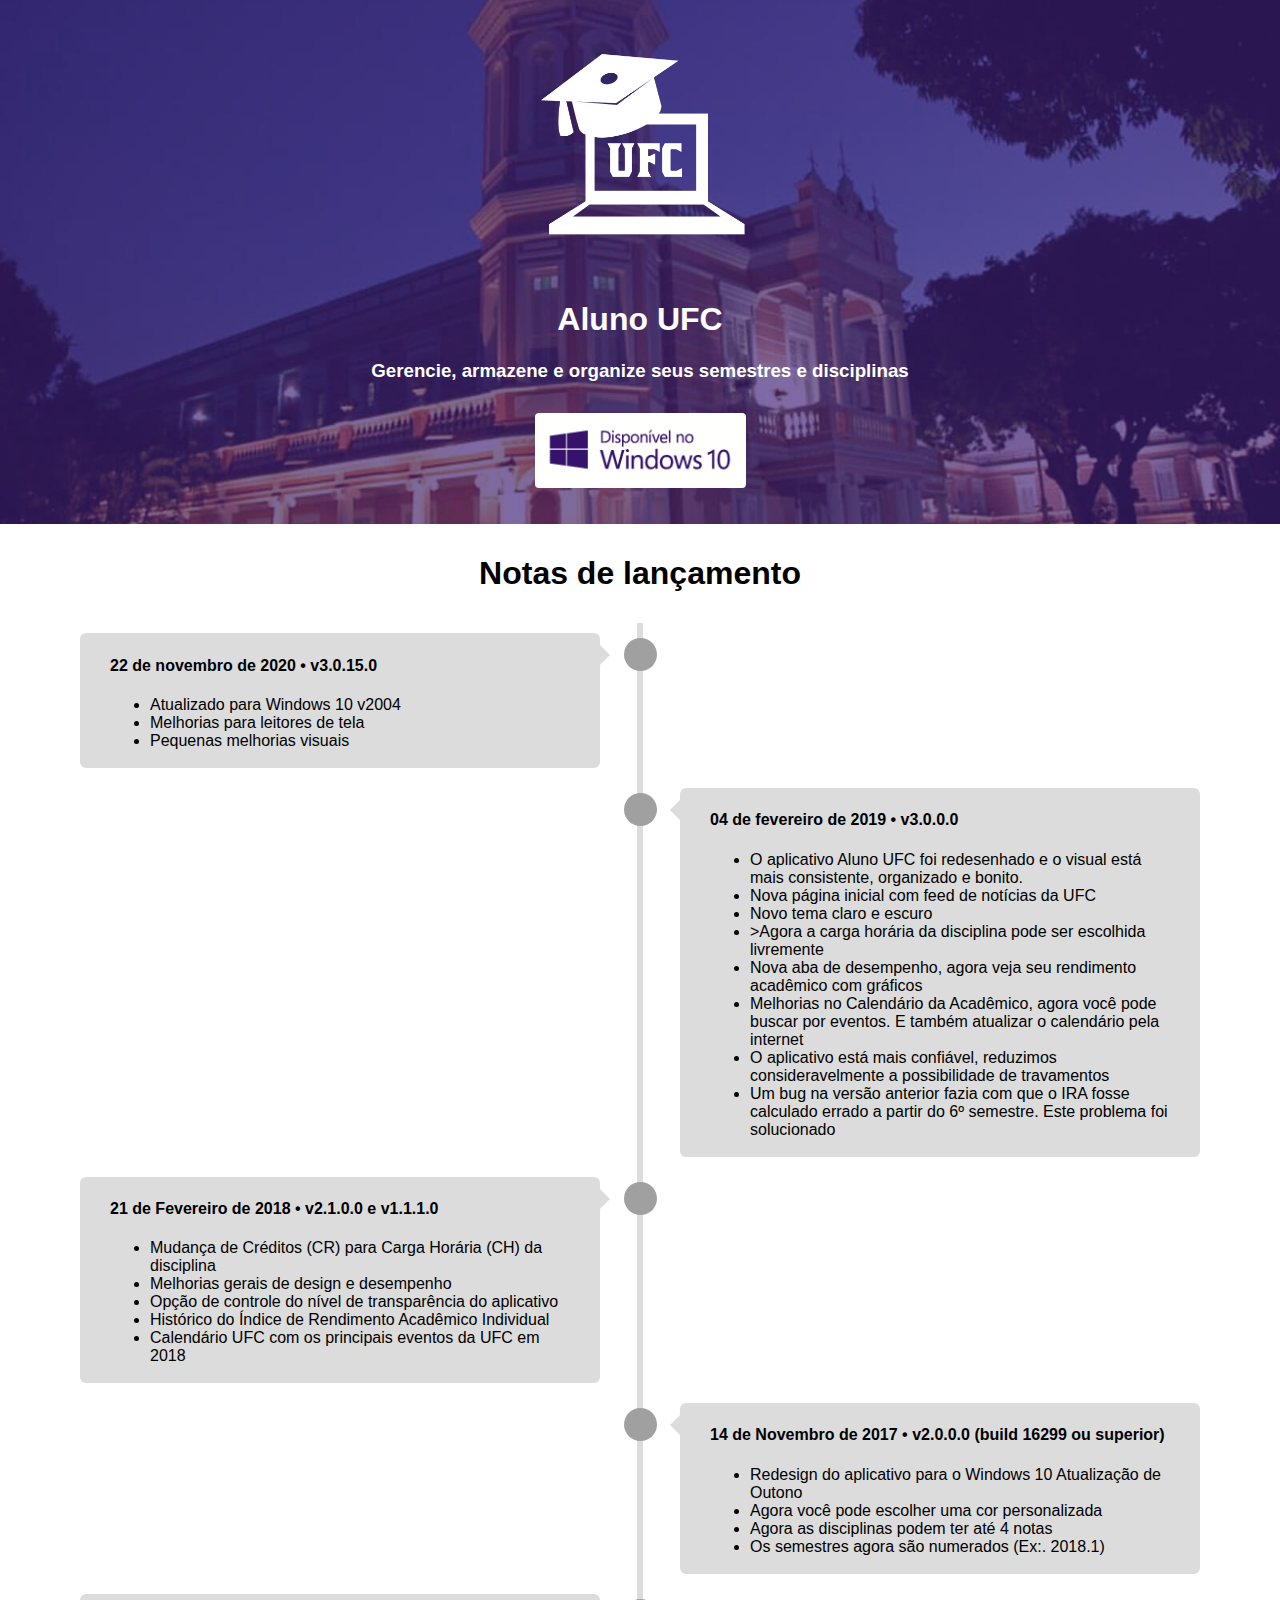
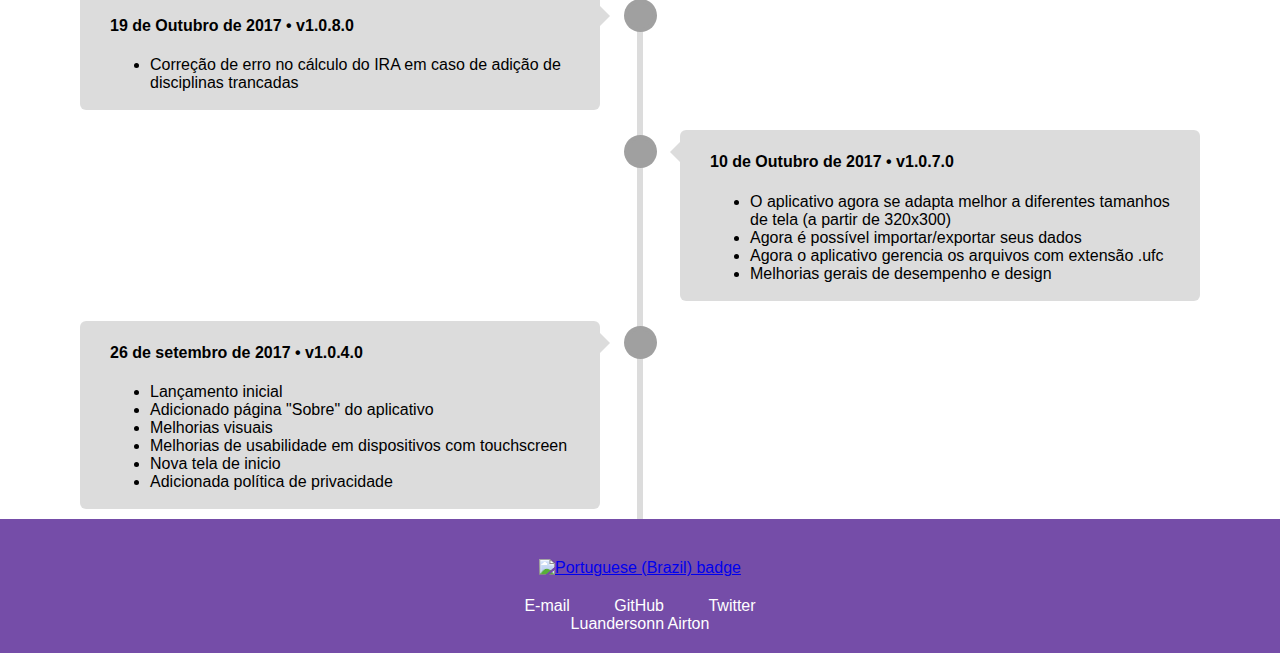
==== historico/index.html @ 4f0393e3 "Added: privacy and release notes page" ====
<!DOCTYPE html>
<html lang="pt">

<head>
    <meta charset="UTF-8" />
    <title>Aluno UFC - Notas de lançamento</title>
    <meta name="description" content="Notas de lançamento do Aluno UFC">
    <meta name="author" content="Luandersonn Airton">
    <meta name="keywords" content="Luandersonn, Calculadora de IRA, IRA UFC, Calcular IRA, Indice de Rendimento Academico, Rendimento Academico, UFC, Universidade Federal do Ceará, Aluno UFC">
    <meta name="viewport" content="width=device-width, initial-scale=1.0">

    <meta name="twitter:card" content="summary_large_image">
    <meta name="twitter:site" content="luandersonn">
    <meta name="twitter:creator" content="luandersonn">
    <meta name="twitter:title" content="Aluno UFC - Notas de lançamento">
    <meta name="twitter:description" content="Notas de lançamento do Aluno UFC">
    <meta name="twitter:image" content="http://alunoufc.luandersonn.com/images/aluno-ufc-light.png">
    <meta property="og:url" content="https://alunoufc.luandersonn.com/historico" />
    <meta property="og:title" content="Aluno UFC - Notas de lançamento" />
    <meta property="og:description" content="Gerencie seus semestres e disciplinas, calcule seu IRA (Índice de Redimento Acadêmico) Individual em tempo real. Baixe agora o Aluno UFC para Windows 10" />
    <meta property="og:image" content="http://alunoufc.luandersonn.com/images/aluno-ufc-light.png" />

    <link rel="stylesheet" href="../css/style.css" />
    <link rel="stylesheet" href="../css/historico_style.css" />
    <link id='favicon' rel="icon" type="image/png" href="../images/app-logo-light.png" />
    <link rel="canonical" href="https://alunoufc.luandersonn.com/historico">
    <script defer src="../js/main.js"></script>
</head>

<body>
    <div class="container_1 app_header">
        <img src="../images/app-logo-dark.png" width="256" height="256" alt="app logotipo" loading="lazy" />
        <h1>Aluno UFC</h1>
        <h3>Gerencie, armazene e organize seus semestres e disciplinas </h3>
        <a class="download_button" target="_blank" href="https://www.microsoft.com/store/apps/9pms8s1sl4m2">
            <img src="../images/available-on-windows10.png" width="864" height="312" alt="Disponivel para Windows 10" loading="lazy" />
        </a>
    </div>
    <h1 style="padding:10px;text-align: center;">Notas de lançamento</h1>

    <div class="timeline">
        <div class="container left">
            <div class="content">
                <h4>22 de novembro de 2020 • v3.0.15.0</h4>
                <ul>
                    <li>Atualizado para Windows 10 v2004</li>
                    <li>Melhorias para leitores de tela</li>
                    <li>Pequenas melhorias visuais</li>
                </ul>
            </div>
        </div>

        <div class="container right">
            <div class="content">
                <h4>04 de fevereiro de 2019 • v3.0.0.0</h4>
                <ul>
                    <li>O aplicativo Aluno UFC foi redesenhado e o visual está mais consistente, organizado e bonito.</li>
                    <li>Nova página inicial com feed de notícias da UFC</li>
                    <li>Novo tema claro e escuro</li>
                    <li>>Agora a carga horária da disciplina pode ser escolhida livremente</li>
                    <li>Nova aba de desempenho, agora veja seu rendimento acadêmico com gráficos</li>
                    <li>Melhorias no Calendário da Acadêmico, agora você pode buscar por eventos. E também atualizar o calendário pela internet</li>
                    <li>O aplicativo está mais confiável, reduzimos consideravelmente a possibilidade de travamentos</li>
                    <li>Um bug na versão anterior fazia com que o IRA fosse calculado errado a partir do 6º semestre. Este problema foi solucionado</li>
                </ul>
            </div>
        </div>

        <div class="container left">
            <div class="content">
                <h4>21 de Fevereiro de 2018 • v2.1.0.0 e v1.1.1.0</h4>
                <ul>
                    <li>Mudança de Créditos (CR) para Carga Horária (CH) da disciplina</li>
                    <li>Melhorias gerais de design e desempenho</li>
                    <li>Opção de controle do nível de transparência do aplicativo</li>
                    <li>Histórico do Índice de Rendimento Acadêmico Individual</li>
                    <li>Calendário UFC com os principais eventos da UFC em 2018</li>
                </ul>
            </div>
        </div>

        <div class="container right">
            <div class="content">
                <h4>14 de Novembro de 2017 • v2.0.0.0 (build 16299 ou superior)</h4>
                <ul>
                    <li>Redesign do aplicativo para o Windows 10 Atualização de Outono</li>
                    <li>Agora você pode escolher uma cor personalizada</li>
                    <li>Agora as disciplinas podem ter até 4 notas</li>
                    <li>Os semestres agora são numerados (Ex:. 2018.1)</li>
                </ul>
            </div>
        </div>

        <div class="container left">
            <div class="content">
                <h4>19 de Outubro de 2017 • v1.0.8.0</h4>
                <ul>
                    <li>Correção de erro no cálculo do IRA em caso de adição de disciplinas trancadas</li>
                </ul>
            </div>
        </div>

        <div class="container right">
            <div class="content">
                <h4>10 de Outubro de 2017 • v1.0.7.0</h4>
                <ul>
                    <li>O aplicativo agora se adapta melhor a diferentes tamanhos de tela (a partir de 320x300)</li>
                    <li>Agora é possível importar/exportar seus dados</li>
                    <li>Agora o aplicativo gerencia os arquivos com extensão .ufc</li>
                    <li>Melhorias gerais de desempenho e design</li>
                </ul>
            </div>
        </div>

        <div class="container left">
            <div class="content">
                <h4>26 de setembro de 2017 • v1.0.4.0</h4>
                <ul>
                    <li>Lançamento inicial</li>
                    <li>Adicionado página "Sobre" do aplicativo</li>
                    <li>Melhorias visuais</li>
                    <li>Melhorias de usabilidade em dispositivos com touchscreen</li>
                    <li>Nova tela de inicio</li>
                    <li>Adicionada política de privacidade</li>
                </ul>
            </div>
        </div>

    </div>

    <footer class="container_1">
        <div>
            <a href="https://www.microsoft.com/store/apps/9pms8s1sl4m2?cid=storebadge&ocid=badge" target="_blank">
                <img src='https://developer.microsoft.com/store/badges/images/Portuguese-Brazilian_get-it-from-MS.png' alt='Portuguese (Brazil) badge' style='width: 284px; height: 104px;margin: 20px 0px;' />
            </a>
        </div>

        <div id="footer_info">
            <a href="mailto:luanairtonss@gmail.com" target="_blank">E-mail</a>
            <a href="https://github.com/luandersonn/" target="_blank">GitHub</a>
            <a href="https://twitter.com/luandersonn/" target="_blank">Twitter</a>
        </div>
        <a id="luandersonn_site_link" href="https://luandersonn.com ">Luandersonn Airton</a>
    </footer>
</body>

</html>
---- css/style.css ----
::-webkit-scrollbar {
    width: 8px;
    height: 8px;
}

 ::-webkit-scrollbar-track {
    opacity: 0;
}

::-webkit-scrollbar-thumb {
    border-radius: 4px;
    background: rgba(127, 127, 127, 0.6);
}

::-webkit-scrollbar-thumb:horizontal:hover {
    background-color: rgb(110, 110, 110);
}

::-webkit-scrollbar-thumb:vertical:hover {
    background-color: rgb(110, 110, 110);
}

 ::-webkit-scrollbar-thumb:vertical:active {
    background: rgba(95, 91, 91, 1);
}

 ::-webkit-scrollbar-corner {
    background: none;
}

html {
    font-family: 'Segoe UI', Tahoma, Geneva, Verdana, sans-serif;
    -ms-text-size-adjust: 100%;
    -webkit-text-size-adjust: 100%;
    scroll-behavior: smooth;
}

body {
    margin: 0;
    padding: 0;
    color: black;
    background-color: white;
}

.container_1 {
    background-color: rgb(117, 77, 168);
    color: white;
    text-align: center;
    padding: 20px;
}

.app_header {
    background-image: url("../images/hero-image.jpg");
    background-size: cover;
    background-position: center;
}

.container_2 {
    background-color: white;
    color: rgb(54, 18, 107);
    text-align: center;
    padding: 20px;
}

.download_button img {
    width: 211px;
    height: 75px;
    object-fit: cover;
    border-radius: 4px;
    margin: 12px;
}

#features_list {
    display: grid;
    grid-template-columns: auto auto;
    justify-content: center;
}

.features_list_item {
    max-width: 620px;
    padding: 30px 20px
}

.features_list_title {
    font-size: 30px;
}

.features_list_description {
    font-size: 20px;
}

.feature_title {
    margin: 10px;
}

.feature_description {
    margin-left: auto;
    margin-right: auto;
    max-width: 1000px;
}

.screenshot_image {
    width: 75%;
    height: auto;
    position: relative;
    display: inline-block;
    max-width: 1200px;
    -webkit-filter: drop-shadow(0px 5px 5px rgba(0, 0, 0, 0.6));
    filter: drop-shadow(0px 5px 5px rgba(0, 0, 0, 0.6));
}

#footer_info a,
#luandersonn_site_link {
    width: 60px;
    margin-left: 20px;
    margin-right: 20px;
    text-align: center;
    text-decoration: none;
    color: inherit
}

#footer_info a:hover,
a:active,
#luandersonn_site_link:hover {
    font-weight: bold;
}

.body_link {
    color: rgb(54, 18, 107);
}

.body_link:hover {
    color: rgba(54, 18, 107, 0.5);
}

.body_link:visited {
    color: rgb(168, 77, 133);
}


/* Dark theme */

@media screen and (prefers-color-scheme: dark) {
    body,
    .container_2 {
        color: white;
        background-color: #1d1d1d;
    }
    .container_1 {
        background-color: rgb(54, 18, 107);
    }
    .body_link {
        color: white;
    }
    .body_link:hover {
        color: rgba(255, 255, 255, 0.5);
    }
    .body_link:visited {
        color: rgb(209, 96, 166);
    }
}


/* Small screen*/

@media screen and (max-width: 750px) {
    .screenshot_image {
        /* from "75%" */
        width: 100%;
    }
    #features_list {
        /* from "auto auto" */
        grid-template-columns: auto;
    }
    .features_list_item {
        /* from "420px" */
        max-width: 750px;
        /* from "30px 20px" */
        padding: 30px 10px
    }
}
---- css/historico_style.css ----
* {
    box-sizing: border-box;
}


/* The actual timeline (the vertical ruler) */

.timeline {
    position: relative;
    max-width: 1200px;
    margin: 0 auto;
    z-index: -1;
}


/* The actual timeline (the vertical ruler) */

.timeline::after {
    content: '';
    position: absolute;
    width: 6px;
    background-color: #a0a0a05e;
    top: 0;
    bottom: 0;
    left: 50%;
    margin-left: -3px;
}


/* Container around content */

.container {
    padding: 10px 40px;
    position: relative;
    background-color: inherit;
    width: 50%;
}


/* The circles on the timeline */

.container::after {
    content: '';
    position: absolute;
    width: 25px;
    height: 25px;
    right: -17px;
    background-color: #a0a0a0;
    border: 4px solid #a0a0a05e;
    top: 15px;
    border-radius: 50%;
    z-index: 1;
}


/* Place the container to the left */

.left {
    left: 0;
}


/* Place the container to the right */

.right {
    left: 50%;
}


/* Add arrows to the left container (pointing right) */

.left::before {
    content: " ";
    height: 0;
    position: absolute;
    top: 22px;
    width: 0;
    z-index: 1;
    right: 30px;
    border: medium solid white;
    border-width: 10px 0 10px 10px;
    border-color: transparent transparent transparent #a0a0a05e;
}


/* Add arrows to the right container (pointing left) */

.right::before {
    content: " ";
    height: 0;
    position: absolute;
    top: 22px;
    width: 0;
    z-index: 1;
    left: 30px;
    border: medium solid white;
    border-width: 10px 10px 10px 0;
    border-color: transparent #a0a0a05e transparent transparent;
}


/* Fix the circle for containers on the right side */

.right::after {
    left: -16px;
}


/* The actual content */

.content {
    padding: 2px 30px;
    background-color: #a0a0a05e;
    position: relative;
    border-radius: 6px;
}

.release_notes_link {
    color: rgba(37, 65, 187, 0.85);
    text-align: center;
    text-decoration: none;
}


/* Media queries - Responsive timeline on screens less than 600px wide */

@media screen and (max-width: 900px) {
    /* Place the timelime to the left */
    .timeline::after {
        left: 31px;
    }
    /* Full-width containers */
    .container {
        width: 100%;
        padding-left: 70px;
        padding-right: 25px;
    }
    /* Make sure that all arrows are pointing leftwards */
    .container::before {
        left: 60px;
        border: medium solid white;
        border-width: 10px 10px 10px 0;
        border-color: transparent #a0a0a05e transparent transparent;
    }
    /* Make sure all circles are at the same spot */
    .left::after,
    .right::after {
        left: 15px;
    }
    /* Make all right containers behave like the left ones */
    .right {
        left: 0%;
    }
}
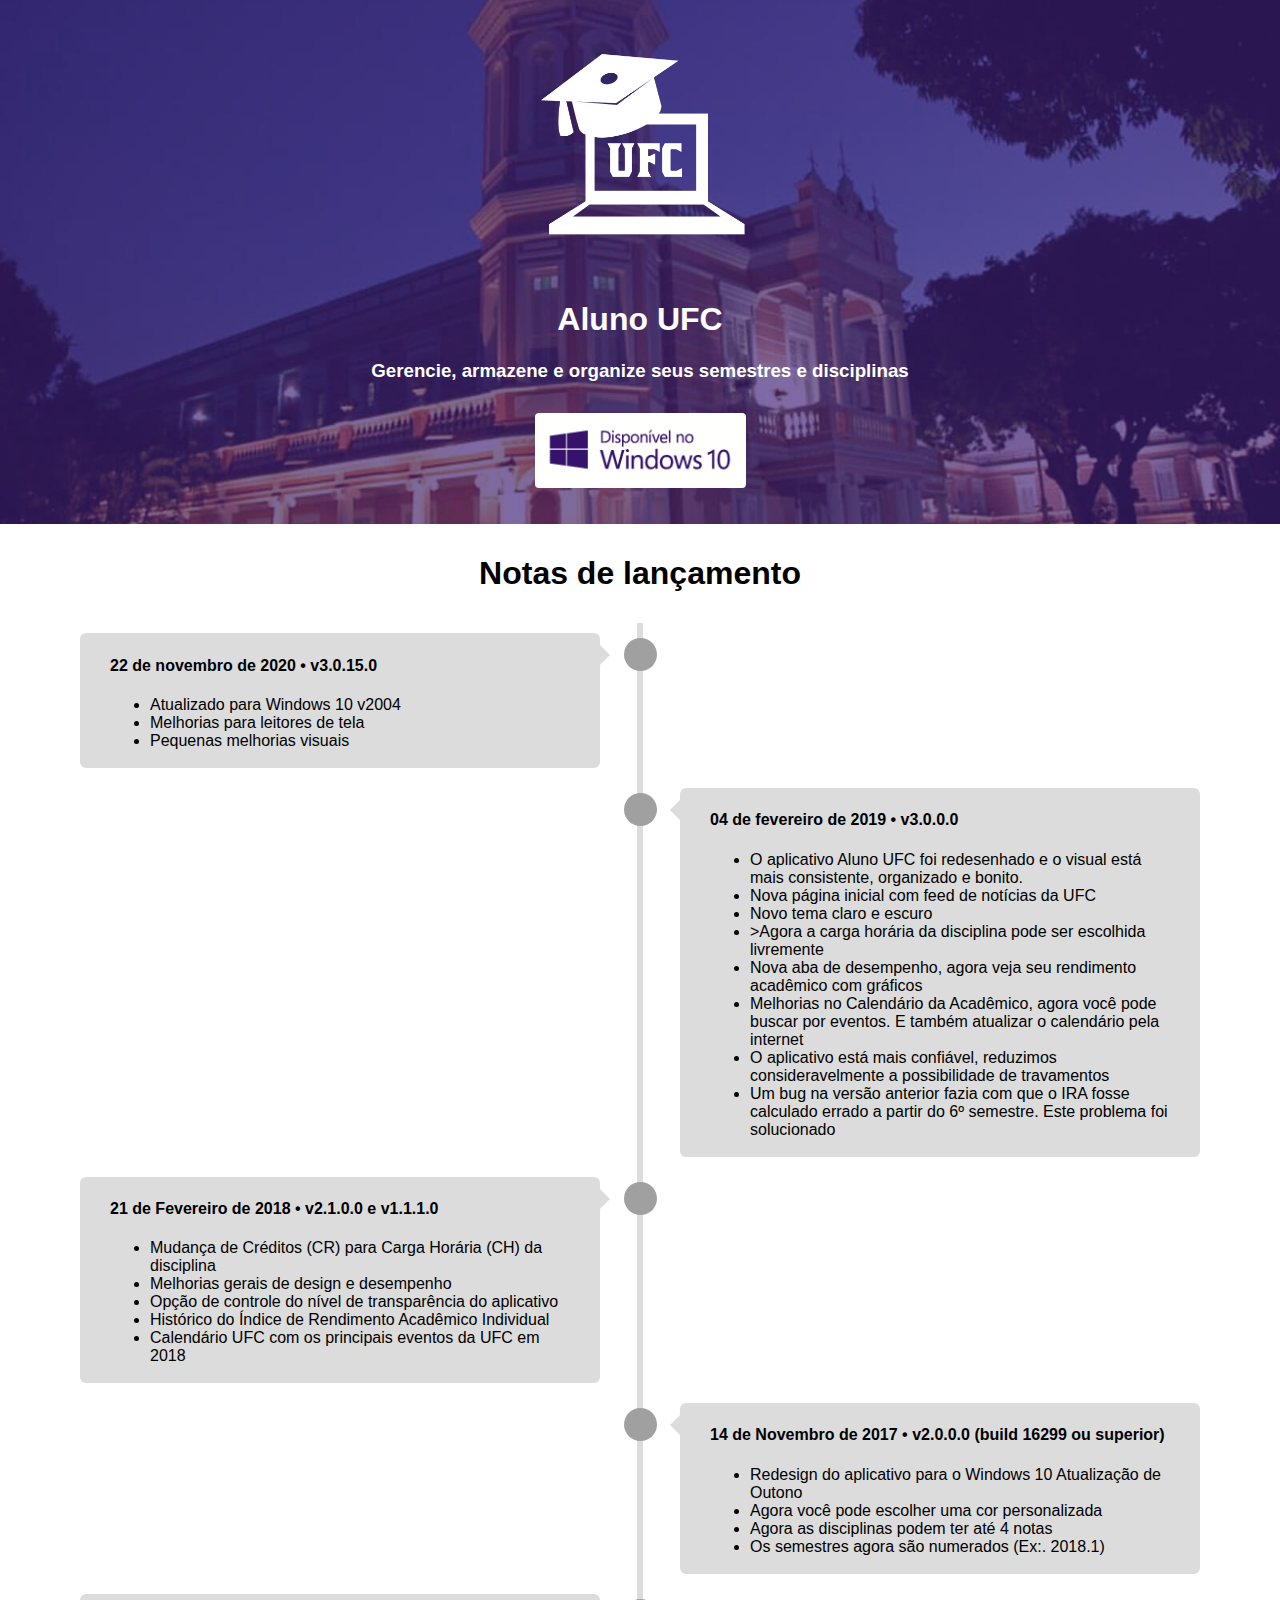
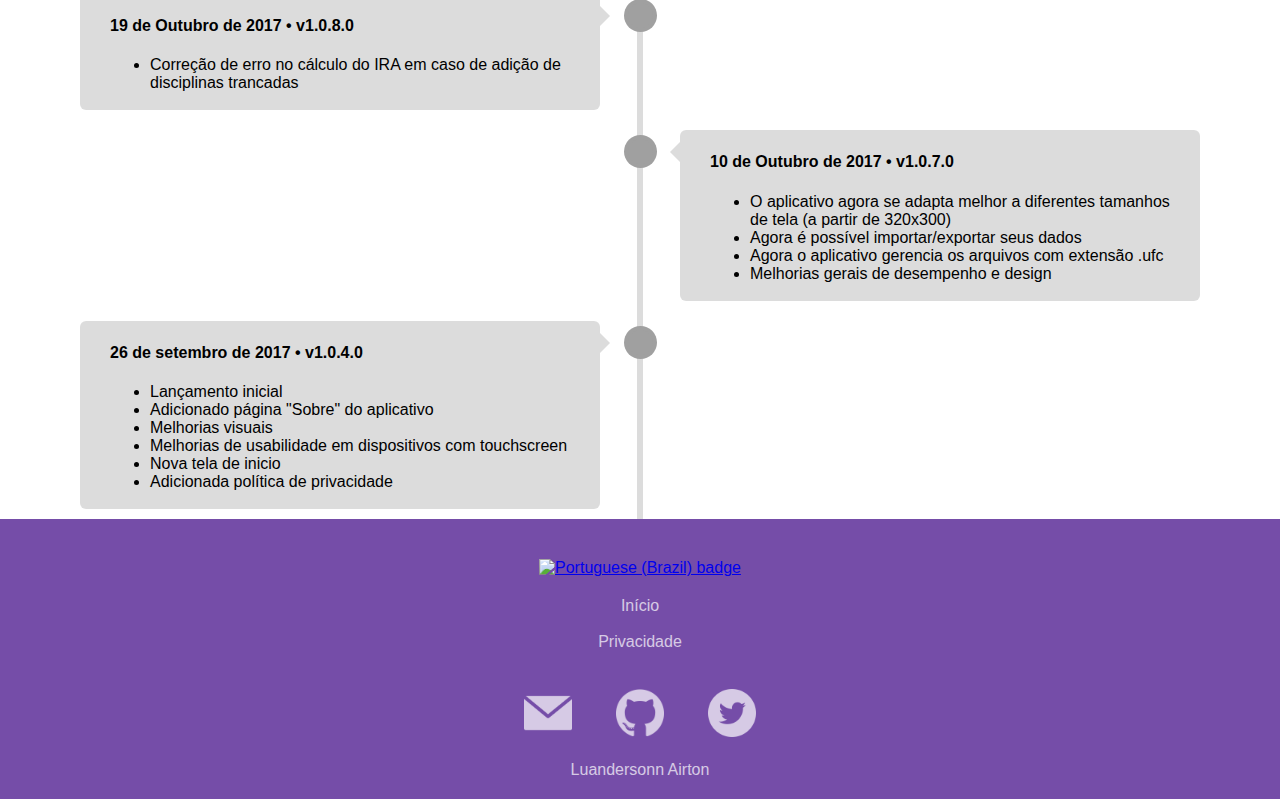
==== commit f1434fba: "New footer design" ====
--- a/historico/index.html
+++ b/historico/index.html
@@ -135,12 +135,30 @@
             </a>
         </div>
 
-        <div id="footer_info">
-            <a href="mailto:luanairtonss@gmail.com" target="_blank">E-mail</a>
-            <a href="https://github.com/luandersonn/" target="_blank">GitHub</a>
-            <a href="https://twitter.com/luandersonn/" target="_blank">Twitter</a>
+        <a class="footer_link" href="../">Início</a></br>
+        </br>
+        <a class="footer_link" href="../privacidade/">Privacidade</a></br>
+        </br>
+
+
+        <div>
+            <a class="footer_link image_link" href="mailto:luanairtonss@gmail.com" target="_blank">
+                <picture>
+                    <img src="../images/logos/email-128px.png" alt="email-logo" loading="lazy" />
+                </picture>
+            </a>
+            <a class="footer_link image_link" href="https://github.com/luandersonn/" target="_blank">
+                <picture>
+                    <img src="../images/logos/github-120px.png" alt="github-logo" loading="lazy" />
+                </picture>
+            </a>
+            <a class="footer_link image_link" href="https://twitter.com/luandersonn/" target="_blank">
+                <picture>
+                    <img src="../images/logos/twitter-128px.png" alt="twitter-logo" loading="lazy" />
+                </picture>
+            </a>
         </div>
-        <a id="luandersonn_site_link" href="https://luandersonn.com ">Luandersonn Airton</a>
+        <a class="footer_link" href="https://luandersonn.com ">Luandersonn Airton</a>
     </footer>
 </body>
 
--- a/css/style.css
+++ b/css/style.css
@@ -109,22 +109,6 @@
     filter: drop-shadow(0px 5px 5px rgba(0, 0, 0, 0.6));
 }
 
-#footer_info a,
-#luandersonn_site_link {
-    width: 60px;
-    margin-left: 20px;
-    margin-right: 20px;
-    text-align: center;
-    text-decoration: none;
-    color: inherit
-}
-
-#footer_info a:hover,
-a:active,
-#luandersonn_site_link:hover {
-    font-weight: bold;
-}
-
 .body_link {
     color: rgb(54, 18, 107);
 }
@@ -135,6 +119,32 @@
 
 .body_link:visited {
     color: rgb(168, 77, 133);
+}
+
+.footer_link {
+    color: white;
+    opacity: 0.7;
+    text-decoration: none;
+    margin: 20px;
+}
+
+.footer_link:hover {
+    text-decoration: underline;
+    opacity: 1;
+    font-weight: bold;
+}
+
+.image_link img {
+    width: 48px;
+    height: 48px;
+    margin-top: 20px;
+    margin-bottom: 20px;
+    width: inherit;
+}
+
+.image_link:hover {
+    text-decoration: none;
+    font-weight: normal;
 }
 
 
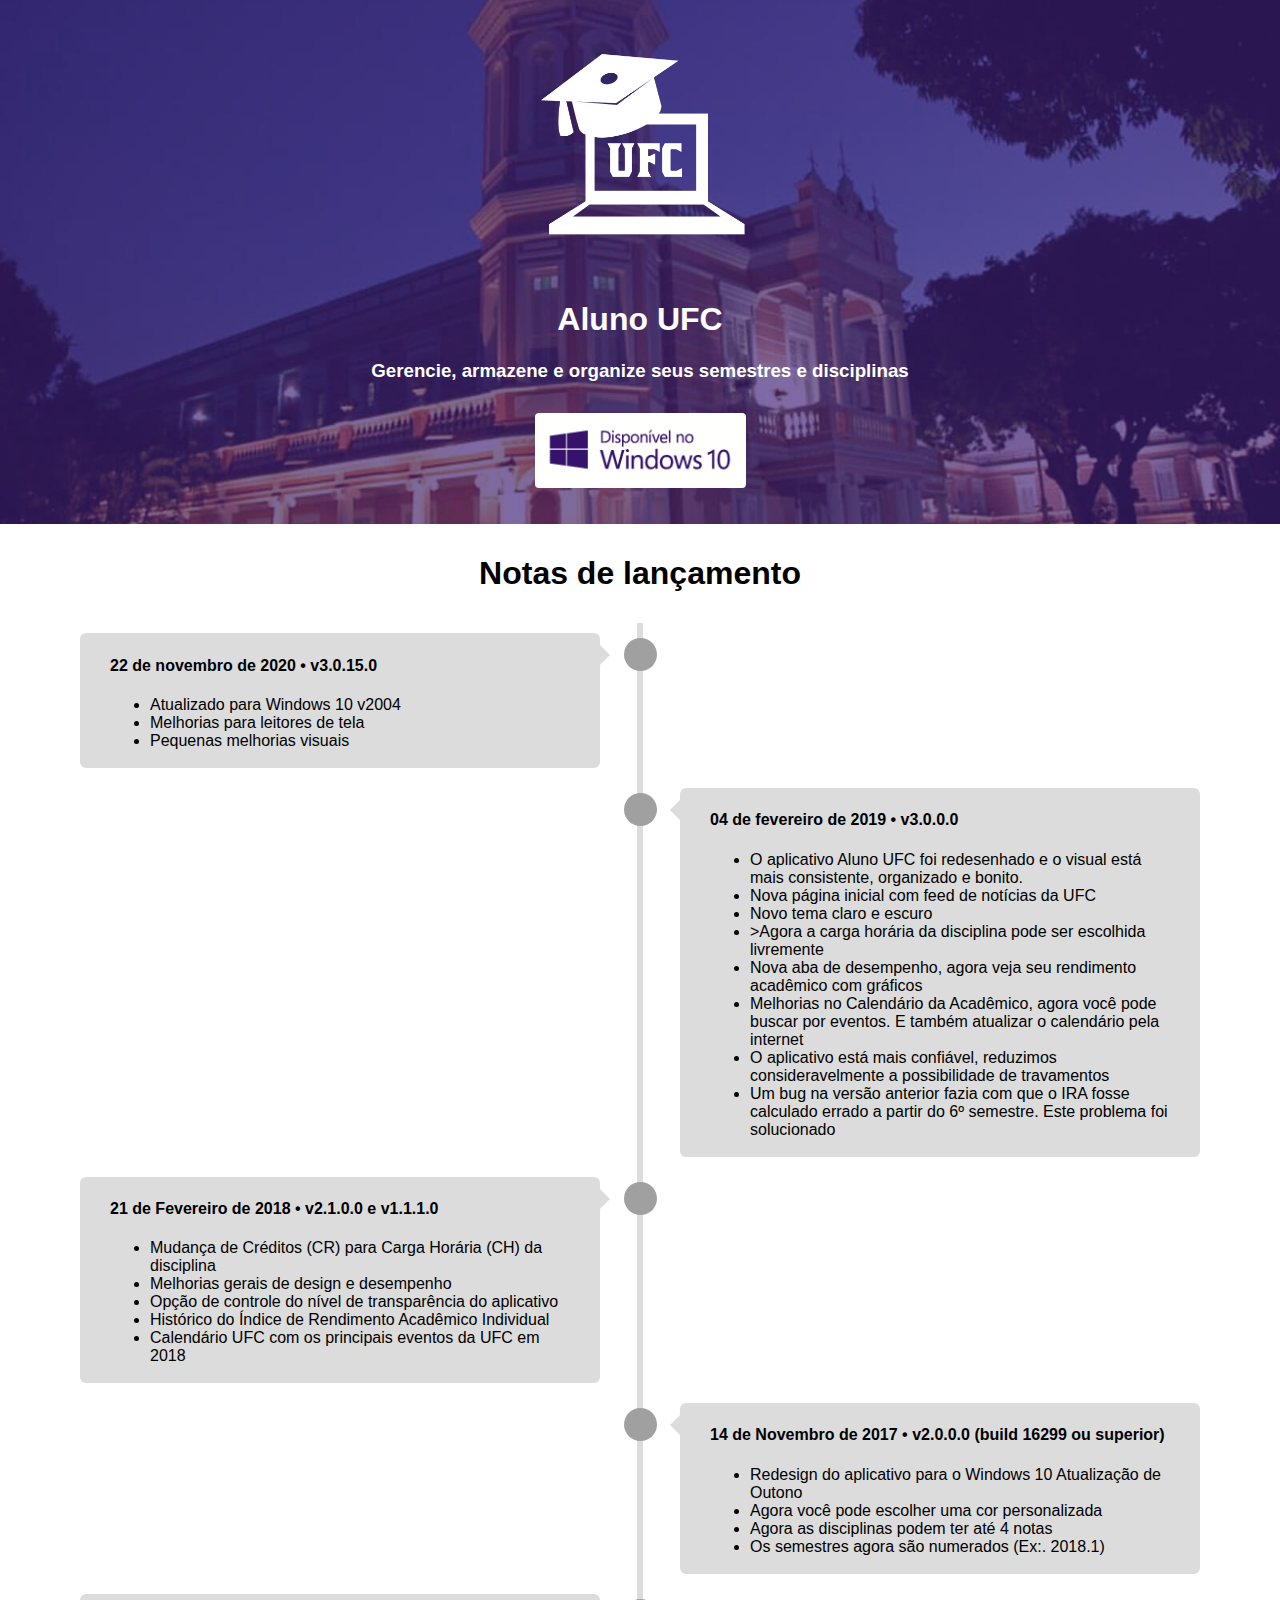
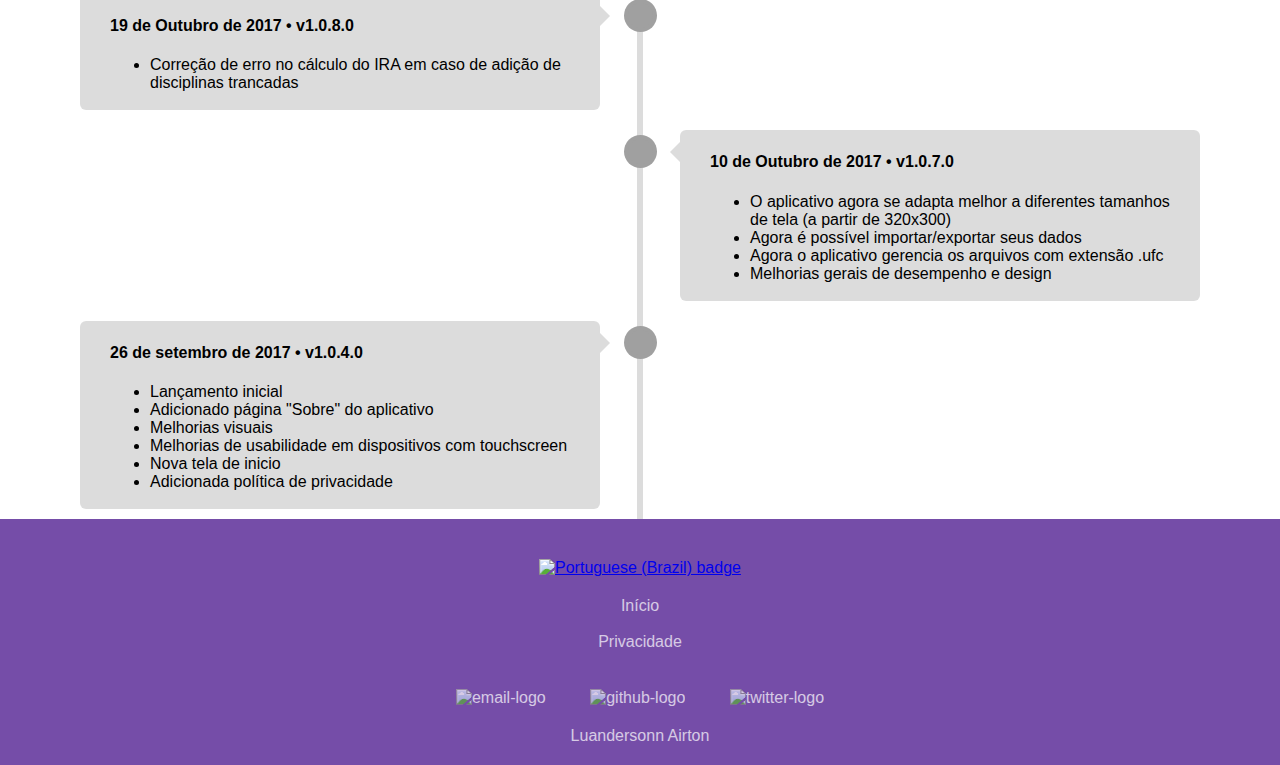
==== commit 194dc34c: "(Social) icons moved to luandersonn.com" ====
--- a/historico/index.html
+++ b/historico/index.html
@@ -131,7 +131,7 @@
     <footer class="container_1">
         <div>
             <a href="https://www.microsoft.com/store/apps/9pms8s1sl4m2?cid=storebadge&ocid=badge" target="_blank">
-                <img src='https://developer.microsoft.com/store/badges/images/Portuguese-Brazilian_get-it-from-MS.png' alt='Portuguese (Brazil) badge' style='width: 284px; height: 104px;margin: 20px 0px;' />
+                <img src='https://developer.microsoft.com/store/badges/images/Portuguese-Brazilian_get-it-from-MS.png' alt='Portuguese (Brazil) badge' style='width: 220px; height: 80.56338028169px;margin: 20px 0px;' />
             </a>
         </div>
 
@@ -144,17 +144,17 @@
         <div>
             <a class="footer_link image_link" href="mailto:luanairtonss@gmail.com" target="_blank">
                 <picture>
-                    <img src="../images/logos/email-128px.png" alt="email-logo" loading="lazy" />
+                    <img src="https://luandersonn.com/images/social-icons/email-dark.png" width="48" height="48" alt="email-logo" loading="lazy" />
                 </picture>
             </a>
             <a class="footer_link image_link" href="https://github.com/luandersonn/" target="_blank">
                 <picture>
-                    <img src="../images/logos/github-120px.png" alt="github-logo" loading="lazy" />
+                    <img src="https://luandersonn.com/images/social-icons/github-dark.png" width="48" height="48" alt="github-logo" loading="lazy" />
                 </picture>
             </a>
             <a class="footer_link image_link" href="https://twitter.com/luandersonn/" target="_blank">
                 <picture>
-                    <img src="../images/logos/twitter-128px.png" alt="twitter-logo" loading="lazy" />
+                    <img src="https://luandersonn.com/images/social-icons/twitter-dark.png" width="48" height="48" alt="twitter-logo" loading="lazy" />
                 </picture>
             </a>
         </div>
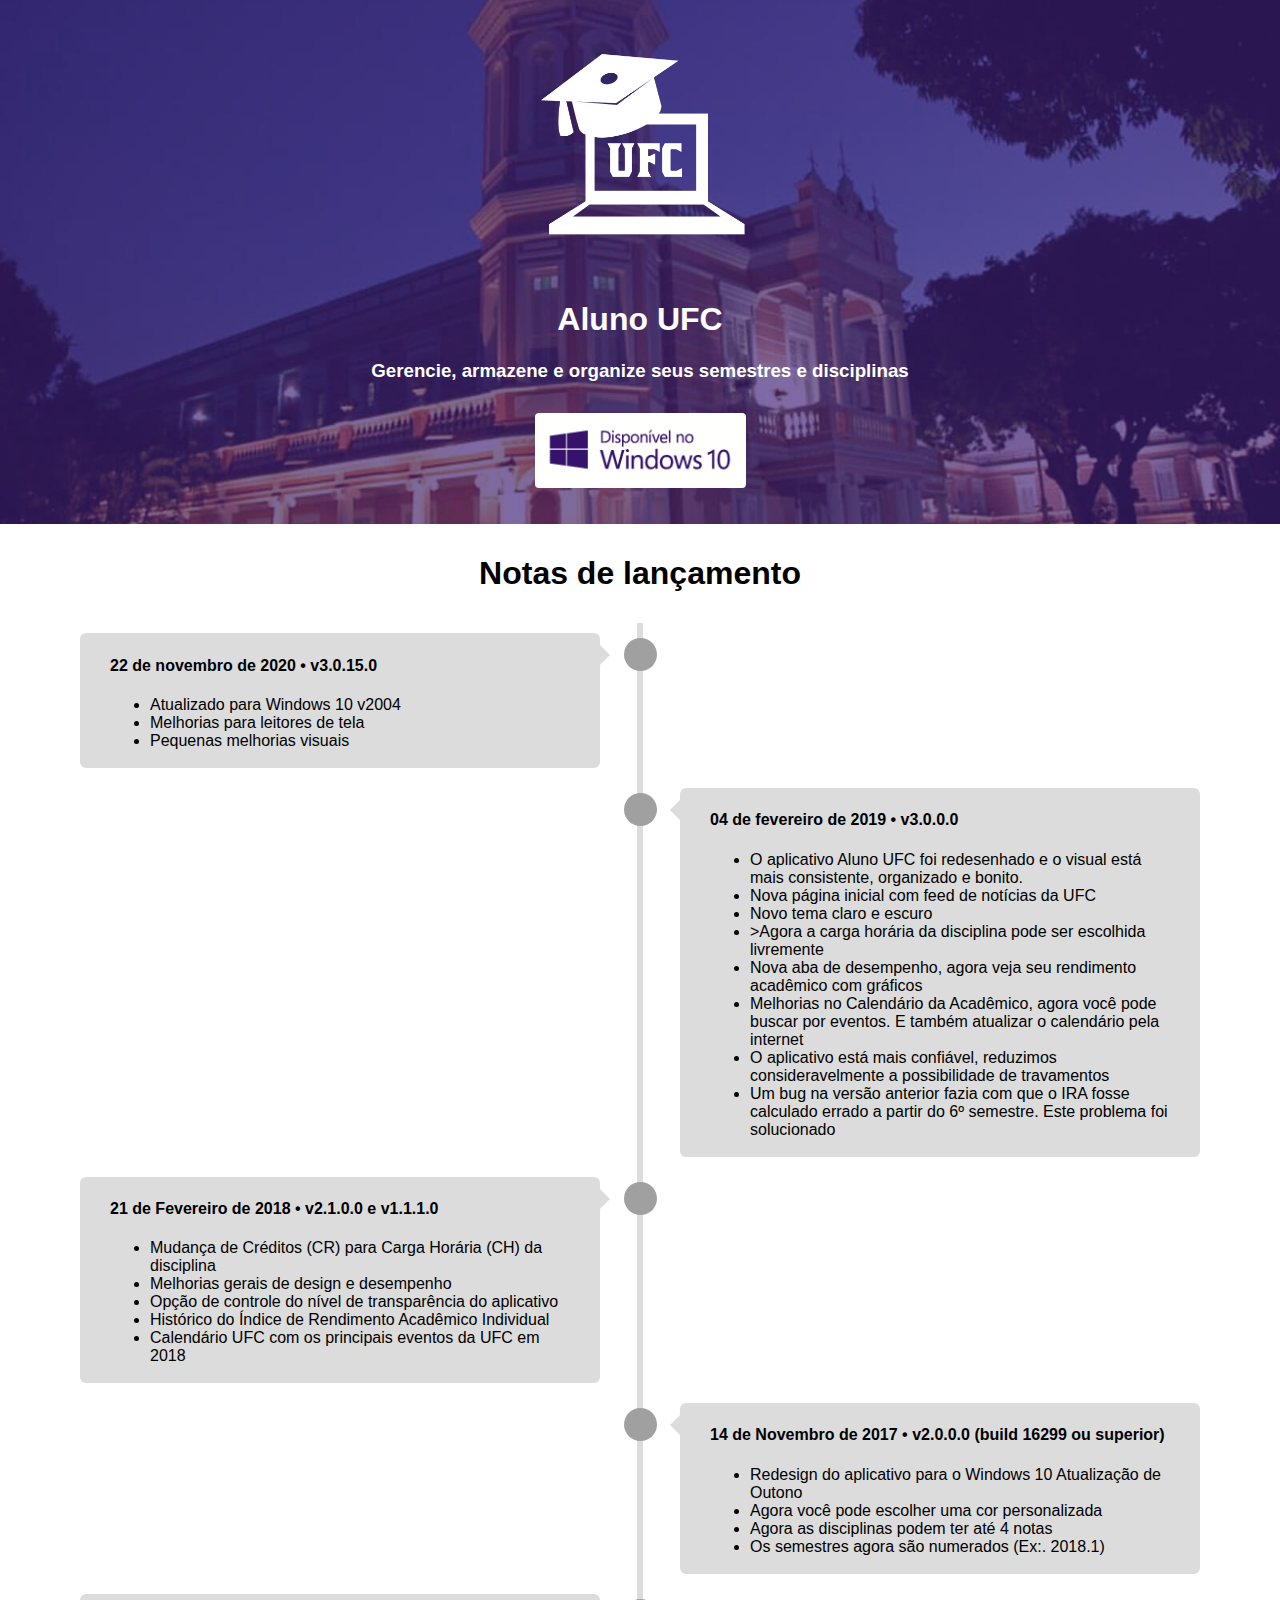
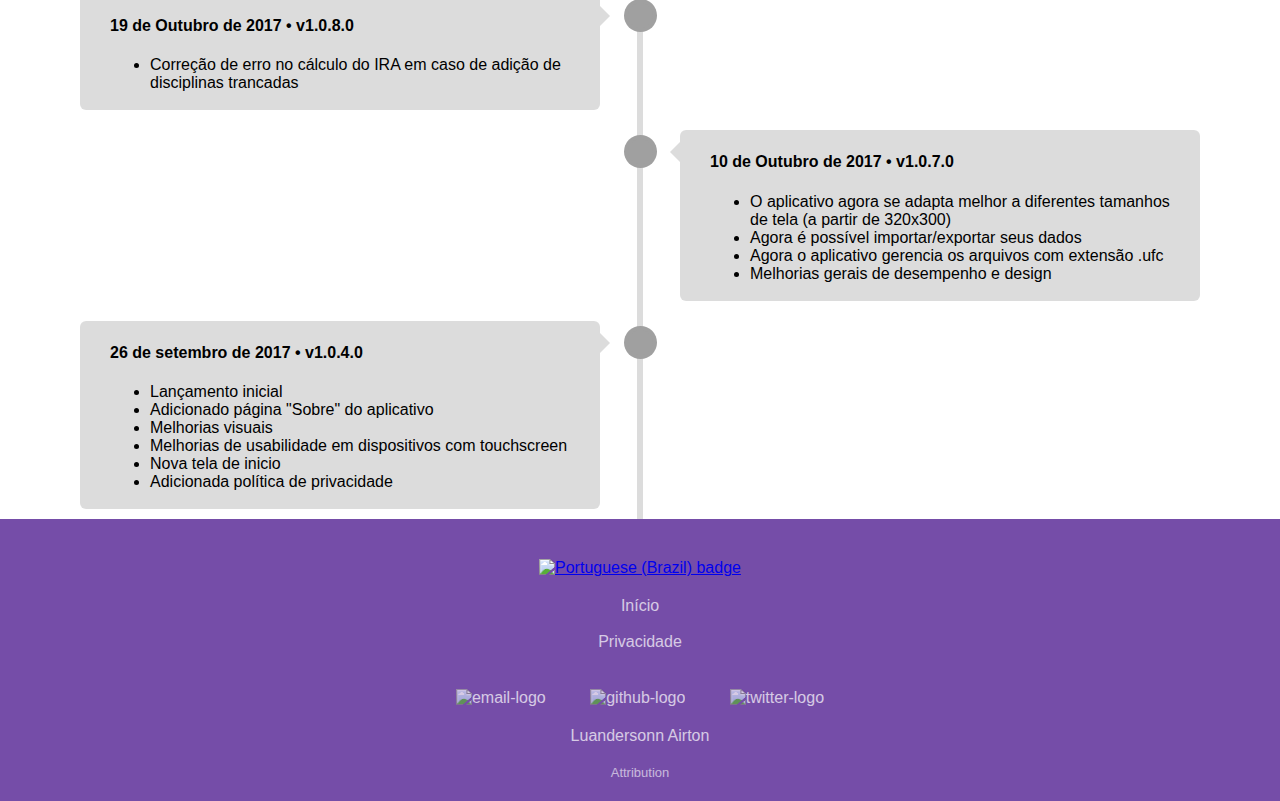
==== commit 3ebba84c: "Attribution link" ====
--- a/historico/index.html
+++ b/historico/index.html
@@ -159,6 +159,9 @@
             </a>
         </div>
         <a class="footer_link" href="https://luandersonn.com ">Luandersonn Airton</a>
+        <br/>
+        <br/>
+        <a class="footer_link attribution" href="https://luandersonn.com/attribution">Attribution</a>
     </footer>
 </body>
 
--- a/css/style.css
+++ b/css/style.css
@@ -134,6 +134,16 @@
     font-weight: bold;
 }
 
+.attribution {
+    font-size: 13px;
+    opacity: 0.6;
+    margin-bottom: 20px;
+}
+
+.attribution:hover {
+    opacity: 1;
+}
+
 .image_link img {
     width: 48px;
     height: 48px;
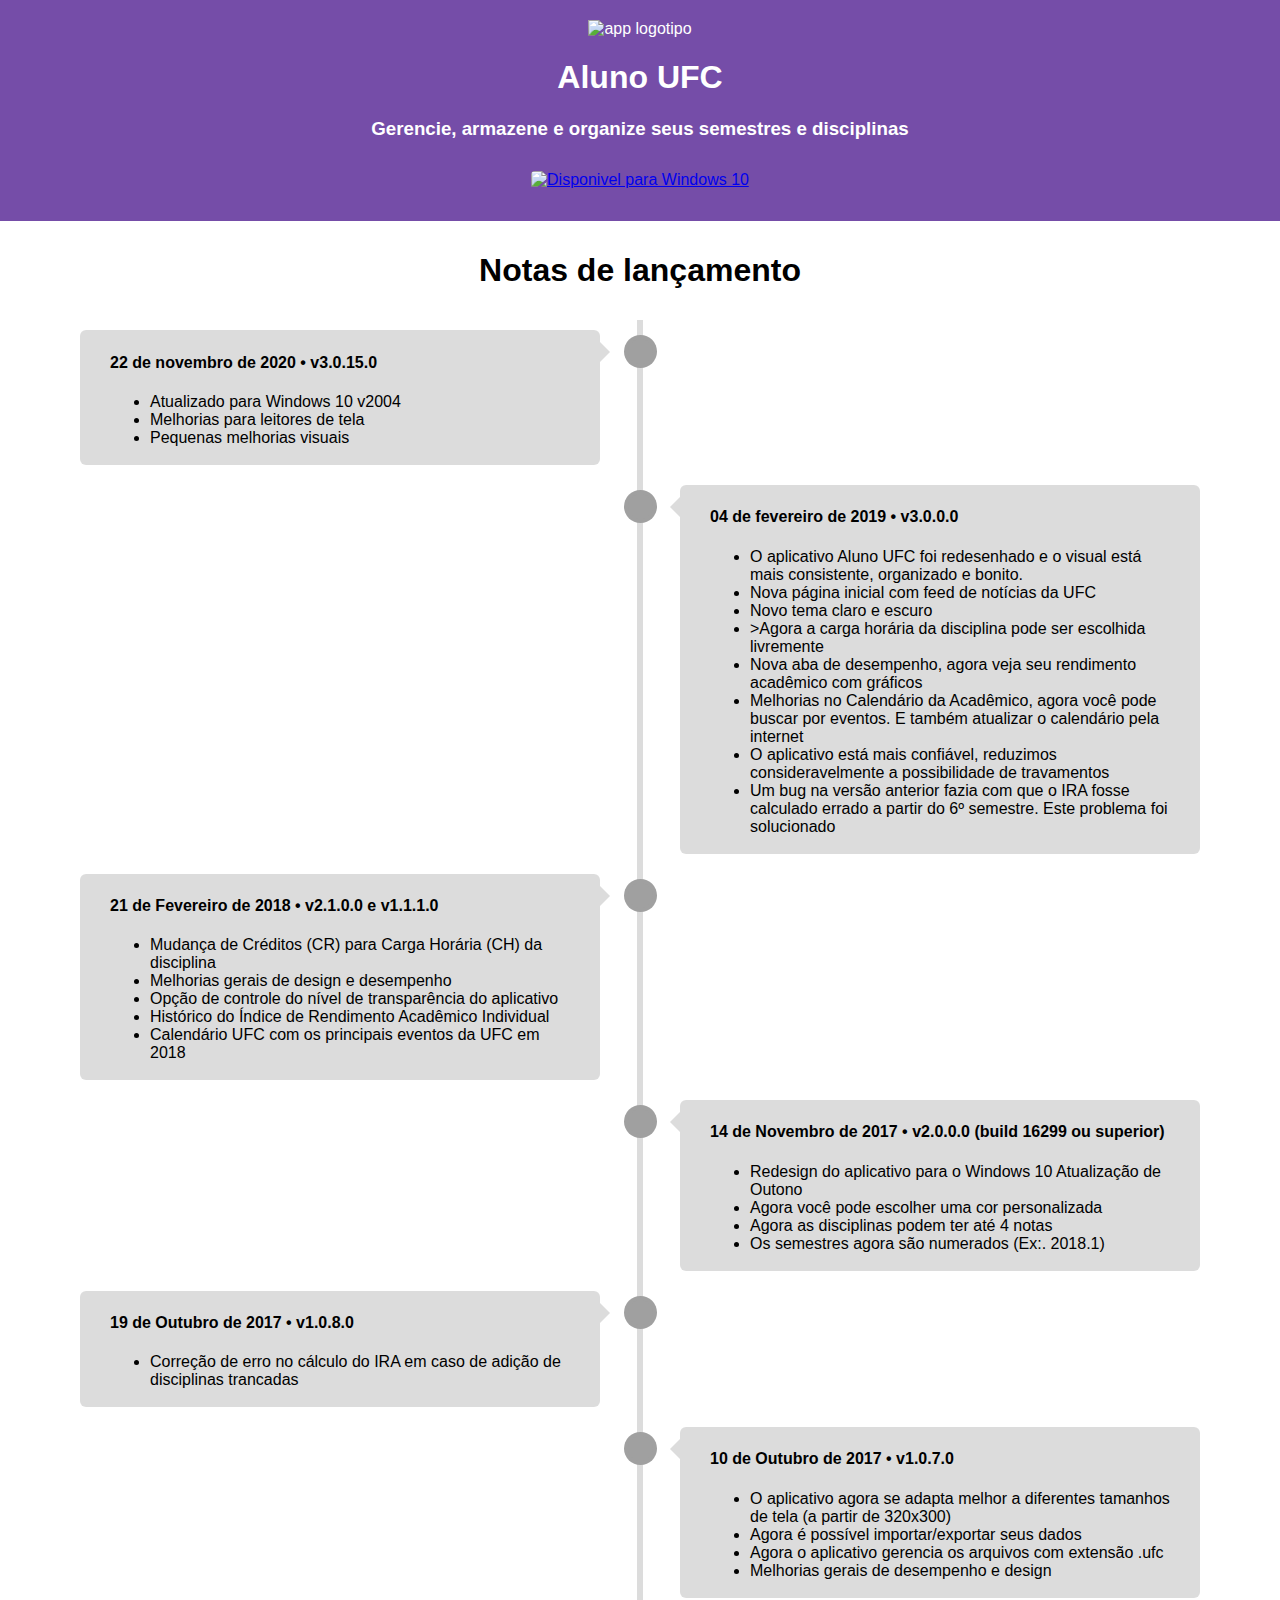
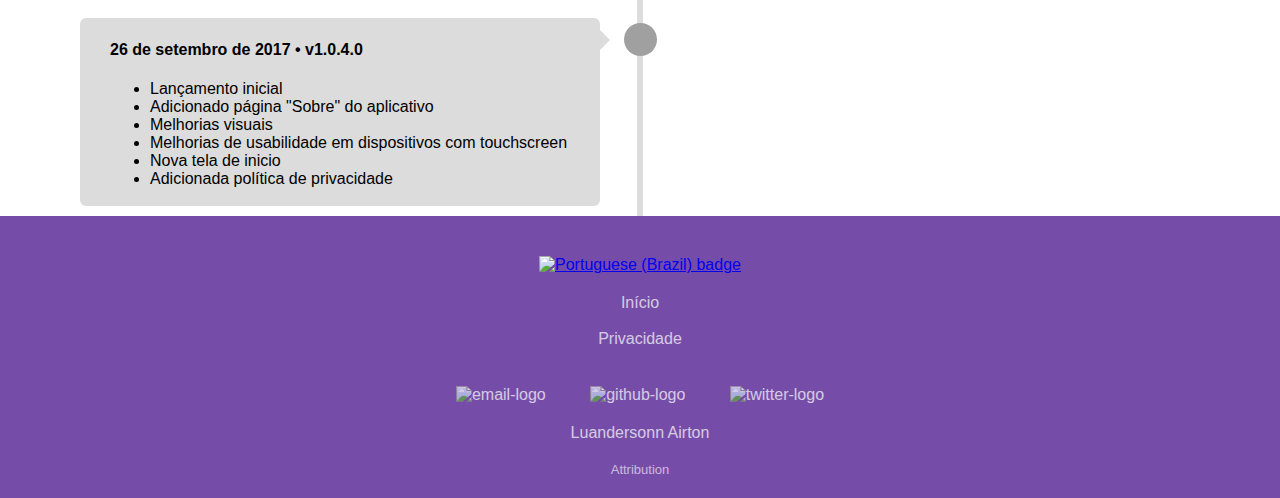
==== commit 969126bb: "Update server 2" ====
--- a/historico/index.html
+++ b/historico/index.html
@@ -6,7 +6,8 @@
     <title>Aluno UFC - Notas de lançamento</title>
     <meta name="description" content="Notas de lançamento do Aluno UFC">
     <meta name="author" content="Luandersonn Airton">
-    <meta name="keywords" content="Luandersonn, Calculadora de IRA, IRA UFC, Calcular IRA, Indice de Rendimento Academico, Rendimento Academico, UFC, Universidade Federal do Ceará, Aluno UFC">
+    <meta name="keywords"
+        content="Luandersonn, Calculadora de IRA, IRA UFC, Calcular IRA, Indice de Rendimento Academico, Rendimento Academico, UFC, Universidade Federal do Ceará, Aluno UFC">
     <meta name="viewport" content="width=device-width, initial-scale=1.0">
 
     <meta name="twitter:card" content="summary_large_image">
@@ -14,26 +15,29 @@
     <meta name="twitter:creator" content="luandersonn">
     <meta name="twitter:title" content="Aluno UFC - Notas de lançamento">
     <meta name="twitter:description" content="Notas de lançamento do Aluno UFC">
-    <meta name="twitter:image" content="http://alunoufc.luandersonn.com/images/aluno-ufc-light.png">
+    <meta name="twitter:image" content="http://luandersonn.com/images/alunoufc/screenshots/aluno-ufc-light.png">
     <meta property="og:url" content="https://alunoufc.luandersonn.com/historico" />
     <meta property="og:title" content="Aluno UFC - Notas de lançamento" />
-    <meta property="og:description" content="Gerencie seus semestres e disciplinas, calcule seu IRA (Índice de Redimento Acadêmico) Individual em tempo real. Baixe agora o Aluno UFC para Windows 10" />
-    <meta property="og:image" content="http://alunoufc.luandersonn.com/images/aluno-ufc-light.png" />
+    <meta property="og:description"
+        content="Gerencie seus semestres e disciplinas, calcule seu IRA (Índice de Redimento Acadêmico) Individual em tempo real. Baixe agora o Aluno UFC para Windows 10" />
+    <meta property="og:image" content="http://luandersonn.com/images/alunoufc/screenshots/aluno-ufc-light.png" />
 
     <link rel="stylesheet" href="../css/style.css" />
     <link rel="stylesheet" href="../css/historico_style.css" />
-    <link id='favicon' rel="icon" type="image/png" href="../images/app-logo-light.png" />
+    <link id='favicon' rel="icon" type="image/png" href="http://luandersonn.com/images/alunoufc/app-logo-light.png" />
     <link rel="canonical" href="https://alunoufc.luandersonn.com/historico">
     <script defer src="../js/main.js"></script>
 </head>
 
 <body>
     <div class="container_1 app_header">
-        <img src="../images/app-logo-dark.png" width="256" height="256" alt="app logotipo" loading="lazy" />
+        <img src="http://luandersonn.com/images/alunoufc/app-logo-dark.png" width="256" height="256" alt="app logotipo"
+            loading="lazy" />
         <h1>Aluno UFC</h1>
         <h3>Gerencie, armazene e organize seus semestres e disciplinas </h3>
         <a class="download_button" target="_blank" href="https://www.microsoft.com/store/apps/9pms8s1sl4m2">
-            <img src="../images/available-on-windows10.png" width="864" height="312" alt="Disponivel para Windows 10" loading="lazy" />
+            <img src="http://luandersonn.com/images/alunoufc/available-on-windows10.png" width="864" height="312"
+                alt="Disponivel para Windows 10" loading="lazy" />
         </a>
     </div>
     <h1 style="padding:10px;text-align: center;">Notas de lançamento</h1>
@@ -54,14 +58,18 @@
             <div class="content">
                 <h4>04 de fevereiro de 2019 • v3.0.0.0</h4>
                 <ul>
-                    <li>O aplicativo Aluno UFC foi redesenhado e o visual está mais consistente, organizado e bonito.</li>
+                    <li>O aplicativo Aluno UFC foi redesenhado e o visual está mais consistente, organizado e bonito.
+                    </li>
                     <li>Nova página inicial com feed de notícias da UFC</li>
                     <li>Novo tema claro e escuro</li>
                     <li>>Agora a carga horária da disciplina pode ser escolhida livremente</li>
                     <li>Nova aba de desempenho, agora veja seu rendimento acadêmico com gráficos</li>
-                    <li>Melhorias no Calendário da Acadêmico, agora você pode buscar por eventos. E também atualizar o calendário pela internet</li>
-                    <li>O aplicativo está mais confiável, reduzimos consideravelmente a possibilidade de travamentos</li>
-                    <li>Um bug na versão anterior fazia com que o IRA fosse calculado errado a partir do 6º semestre. Este problema foi solucionado</li>
+                    <li>Melhorias no Calendário da Acadêmico, agora você pode buscar por eventos. E também atualizar o
+                        calendário pela internet</li>
+                    <li>O aplicativo está mais confiável, reduzimos consideravelmente a possibilidade de travamentos
+                    </li>
+                    <li>Um bug na versão anterior fazia com que o IRA fosse calculado errado a partir do 6º semestre.
+                        Este problema foi solucionado</li>
                 </ul>
             </div>
         </div>
@@ -131,7 +139,8 @@
     <footer class="container_1">
         <div>
             <a href="https://www.microsoft.com/store/apps/9pms8s1sl4m2?cid=storebadge&ocid=badge" target="_blank">
-                <img src='https://developer.microsoft.com/store/badges/images/Portuguese-Brazilian_get-it-from-MS.png' alt='Portuguese (Brazil) badge' style='width: 220px; height: 80.56338028169px;margin: 20px 0px;' />
+                <img src='https://developer.microsoft.com/store/badges/images/Portuguese-Brazilian_get-it-from-MS.png'
+                    alt='Portuguese (Brazil) badge' style='width: 220px; height: 80.56338028169px;margin: 20px 0px;' />
             </a>
         </div>
 
@@ -144,23 +153,26 @@
         <div>
             <a class="footer_link image_link" href="mailto:luanairtonss@gmail.com" target="_blank">
                 <picture>
-                    <img src="https://luandersonn.com/images/social-icons/email-dark.png" width="48" height="48" alt="email-logo" loading="lazy" />
+                    <img src="https://luandersonn.com/images/social-icons/email-dark.png" width="48" height="48"
+                        alt="email-logo" loading="lazy" />
                 </picture>
             </a>
             <a class="footer_link image_link" href="https://github.com/luandersonn/" target="_blank">
                 <picture>
-                    <img src="https://luandersonn.com/images/social-icons/github-dark.png" width="48" height="48" alt="github-logo" loading="lazy" />
+                    <img src="https://luandersonn.com/images/social-icons/github-dark.png" width="48" height="48"
+                        alt="github-logo" loading="lazy" />
                 </picture>
             </a>
             <a class="footer_link image_link" href="https://twitter.com/luandersonn/" target="_blank">
                 <picture>
-                    <img src="https://luandersonn.com/images/social-icons/twitter-dark.png" width="48" height="48" alt="twitter-logo" loading="lazy" />
+                    <img src="https://luandersonn.com/images/social-icons/twitter-dark.png" width="48" height="48"
+                        alt="twitter-logo" loading="lazy" />
                 </picture>
             </a>
         </div>
         <a class="footer_link" href="https://luandersonn.com ">Luandersonn Airton</a>
-        <br/>
-        <br/>
+        <br />
+        <br />
         <a class="footer_link attribution" href="https://luandersonn.com/attribution">Attribution</a>
     </footer>
 </body>
